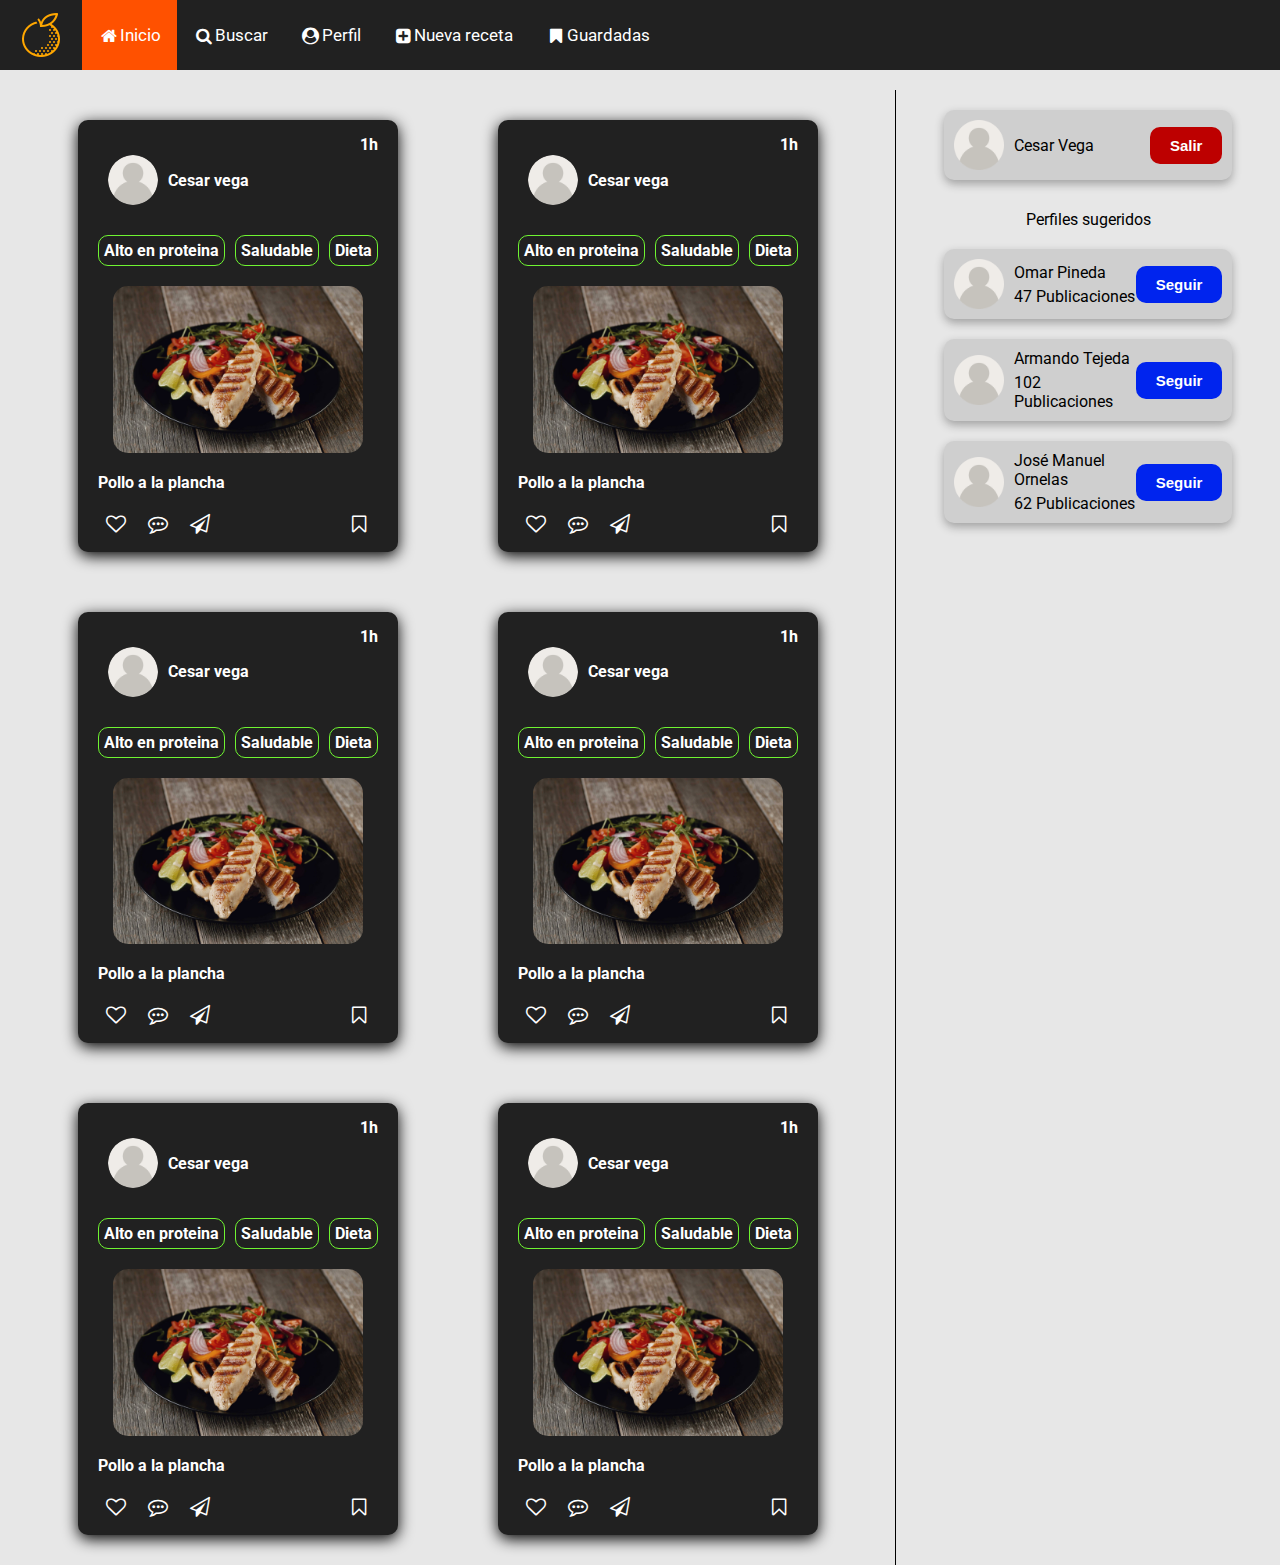
==== html/inicio.html @ 9f52681d "Pagina de inicio" ====
<!DOCTYPE html>
<html lang="en">

<head>
    <meta charset="UTF-8">
    <meta name="viewport" content="width=device-width, initial-scale=1.0">
    <link rel="stylesheet" href="/css/iniciocss.css">
    <link rel="icon" type="image/png" href="/imagenes/icon.png">
    <link rel="stylesheet" href="https://cdnjs.cloudflare.com/ajax/libs/font-awesome/4.7.0/css/font-awesome.min.css">
    <link rel="preconnect" href="https://fonts.googleapis.com">
    <link rel="preconnect" href="https://fonts.gstatic.com" crossorigin>
    <link
        href="https://fonts.googleapis.com/css2?family=Roboto:ital,wght@0,100;0,300;0,400;0,500;0,700;0,900;1,100;1,300;1,400;1,500;1,700;1,900&display=swap"
        rel="stylesheet">
    <title>Nutricraft Eats</title>
</head>

<body>

    <div class="nav" id="NavBar">
        <a href="#" class="logo-empresa"><img src="/imagenes/icon.png" alt="icon"></a>
        <a href="#" class="active"><i class="fa fa-fw fa-home"></i>Inicio</a>
        <a href="#"><i class="fa fa-fw fa-search"></i>Buscar</a>
        <a href="#"><i class="fa fa-fw fa-user-circle"></i>Perfil</a>
        <a href="#"><i class="fa fa-fw fa-plus-square"></i>Nueva receta</a>
        <a href="#"><i class="fa fa-fw fa-bookmark"></i>Guardadas</a>
        <a href="javascript:void(0);" class="icon" onclick="myFunction()">
            <i class="fa fa-bars"></i>
        </a>
    </div>

    <div class="main">
        <div class="zona-1">

            <div class="card">
                <div class="perfil-card">
                    <div class="usuario">
                        <img src="/imagenes/user.png" alt="foto-usuario">
                        <label for="">Cesar vega</label>
                    </div>
                    <label for="" class="tiempo">1h</label>
                </div>
                <div class="etiquetas">
                    <label for="">Alto en proteina</label>
                    <label for="">Saludable</label>
                    <label for="">Dieta</label>
                </div>
                <img src="/imagenes/receta-ejemplo.jpg" alt="foto-receta">
                <label for="">Pollo a la plancha</label>
                <div class="botones">
                    <div>
                        <button class="interacciones"><i class="fa fa-fw fa-heart-o"></i></button>
                        <button class="interacciones"><i class="fa fa-fw fa-commenting-o"></i></button>
                        <button class="interacciones"><i class="fa fa-fw fa-paper-plane-o"></i></button>
                    </div>
                    <button class="interacciones"><i class="fa fa-fw fa-bookmark-o"></i></button>
                </div>
            </div>

            <div class="card">
                <div class="perfil-card">
                    <div class="usuario">
                        <img src="/imagenes/user.png" alt="foto-usuario">
                        <label for="">Cesar vega</label>
                    </div>
                    <label for="" class="tiempo">1h</label>
                </div>
                <div class="etiquetas">
                    <label for="">Alto en proteina</label>
                    <label for="">Saludable</label>
                    <label for="">Dieta</label>
                </div>
                <img src="/imagenes/receta-ejemplo.jpg" alt="foto-receta">
                <label for="">Pollo a la plancha</label>
                <div class="botones">
                    <div>
                        <button class="interacciones"><i class="fa fa-fw fa-heart-o"></i></button>
                        <button class="interacciones"><i class="fa fa-fw fa-commenting-o"></i></button>
                        <button class="interacciones"><i class="fa fa-fw fa-paper-plane-o"></i></button>
                    </div>
                    <button class="interacciones"><i class="fa fa-fw fa-bookmark-o"></i></button>
                </div>
            </div>

            <div class="card">
                <div class="perfil-card">
                    <div class="usuario">
                        <img src="/imagenes/user.png" alt="foto-usuario">
                        <label for="">Cesar vega</label>
                    </div>
                    <label for="" class="tiempo">1h</label>
                </div>
                <div class="etiquetas">
                    <label for="">Alto en proteina</label>
                    <label for="">Saludable</label>
                    <label for="">Dieta</label>
                </div>
                <img src="/imagenes/receta-ejemplo.jpg" alt="foto-receta">
                <label for="">Pollo a la plancha</label>
                <div class="botones">
                    <div>
                        <button class="interacciones"><i class="fa fa-fw fa-heart-o"></i></button>
                        <button class="interacciones"><i class="fa fa-fw fa-commenting-o"></i></button>
                        <button class="interacciones"><i class="fa fa-fw fa-paper-plane-o"></i></button>
                    </div>
                    <button class="interacciones"><i class="fa fa-fw fa-bookmark-o"></i></button>
                </div>
            </div>

            <div class="card">
                <div class="perfil-card">
                    <div class="usuario">
                        <img src="/imagenes/user.png" alt="foto-usuario">
                        <label for="">Cesar vega</label>
                    </div>
                    <label for="" class="tiempo">1h</label>
                </div>
                <div class="etiquetas">
                    <label for="">Alto en proteina</label>
                    <label for="">Saludable</label>
                    <label for="">Dieta</label>
                </div>
                <img src="/imagenes/receta-ejemplo.jpg" alt="foto-receta">
                <label for="">Pollo a la plancha</label>
                <div class="botones">
                    <div>
                        <button class="interacciones"><i class="fa fa-fw fa-heart-o"></i></button>
                        <button class="interacciones"><i class="fa fa-fw fa-commenting-o"></i></button>
                        <button class="interacciones"><i class="fa fa-fw fa-paper-plane-o"></i></button>
                    </div>
                    <button class="interacciones"><i class="fa fa-fw fa-bookmark-o"></i></button>
                </div>
            </div>

            <div class="card">
                <div class="perfil-card">
                    <div class="usuario">
                        <img src="/imagenes/user.png" alt="foto-usuario">
                        <label for="">Cesar vega</label>
                    </div>
                    <label for="" class="tiempo">1h</label>
                </div>
                <div class="etiquetas">
                    <label for="">Alto en proteina</label>
                    <label for="">Saludable</label>
                    <label for="">Dieta</label>
                </div>
                <img src="/imagenes/receta-ejemplo.jpg" alt="foto-receta">
                <label for="">Pollo a la plancha</label>
                <div class="botones">
                    <div>
                        <button class="interacciones"><i class="fa fa-fw fa-heart-o"></i></button>
                        <button class="interacciones"><i class="fa fa-fw fa-commenting-o"></i></button>
                        <button class="interacciones"><i class="fa fa-fw fa-paper-plane-o"></i></button>
                    </div>
                    <button class="interacciones"><i class="fa fa-fw fa-bookmark-o"></i></button>
                </div>
            </div>

            <div class="card">
                <div class="perfil-card">
                    <div class="usuario">
                        <img src="/imagenes/user.png" alt="foto-usuario">
                        <label for="">Cesar vega</label>
                    </div>
                    <label for="" class="tiempo">1h</label>
                </div>
                <div class="etiquetas">
                    <label for="">Alto en proteina</label>
                    <label for="">Saludable</label>
                    <label for="">Dieta</label>
                </div>
                <img src="/imagenes/receta-ejemplo.jpg" alt="foto-receta">
                <label for="">Pollo a la plancha</label>
                <div class="botones">
                    <div>
                        <button class="interacciones"><i class="fa fa-fw fa-heart-o"></i></button>
                        <button class="interacciones"><i class="fa fa-fw fa-commenting-o"></i></button>
                        <button class="interacciones"><i class="fa fa-fw fa-paper-plane-o"></i></button>
                    </div>
                    <button class="interacciones"><i class="fa fa-fw fa-bookmark-o"></i></button>
                </div>
            </div>

        </div>
        <div class="zona-2">

            <div class="zona-usuario">
                <div class="zona-usuario-2">
                    <img src="/imagenes/user.png" alt="">
                    <label for="">Cesar Vega</label>
                </div>
                <button>Salir</button>
            </div>

            <div class="sugeridos">
                <label for="">Perfiles sugeridos</label>
                <div class="zona-usuario">
                    <div class="zona-usuario-2">
                        <img src="/imagenes/user.png" alt="">
                        <div class="zona-usuario-3">
                            <label for="">Omar Pineda</label>
                            <label for="">47 Publicaciones</label>
                        </div>
                    </div>
                    <button>Seguir</button>
                </div>
                <div class="zona-usuario">
                    <div class="zona-usuario-2">
                        <img src="/imagenes/user.png" alt="">
                        <div class="zona-usuario-3">
                            <label for="">Armando Tejeda</label>
                            <label for="">102 Publicaciones</label>
                        </div>
                    </div>
                    <button>Seguir</button>
                </div>
                <div class="zona-usuario">
                    <div class="zona-usuario-2">
                        <img src="/imagenes/user.png" alt="">
                        <div class="zona-usuario-3">
                            <label for="">José Manuel Ornelas</label>
                            <label for="">62 Publicaciones</label>
                        </div>
                    </div>
                    <button>Seguir</button>
                </div>
            </div>

        </div>

    </div>

    <script src="/js/nav-bar.js"></script>

</body>

</html>
---- css/iniciocss.css ----
body {
    font-family: "Roboto", sans-serif;
    background-color: #e7e7e7;
    margin: 0;
}

.nav {
    overflow: hidden;
    background-color: #212121;
    align-items: center;
    justify-content: center;
    width: 100%;
}

.nav img {
    width: auto;
    height: 50px;
}

.nav a.logo-empresa:hover {
    background-color: #212121;
}

.nav a {
    float: left;
    display: flex;
    color: #ffffff;
    padding: 10px 16px;
    text-decoration: none;
    font-size: 17px;
    margin: 0;
    height: 50px;
    align-items: center;
    justify-content: center;
    text-align: center;
}

.nav a:hover {
    background-color: #adadad;
    color: #333;
}

.nav a.active {
    background-color: #ff5100;
    color: #fff;
}

.nav .icon {
    display: none;
}

.main {
    display: flex;
    margin-top: 20px;
}

.zona-1 {
    display: flex;
    flex-wrap: wrap;
    width: 70%;
    height: auto;
    border-right: 1px solid black;
    justify-content: center;
    align-items: center;
}

.card {
    padding: 15px 20px;
    background-color: #212121;
    border-radius: 10px;
    display: flex;
    flex-direction: column;
    color: white;
    font-weight: bold;
    box-shadow: rgb(0, 0, 0, 1) 0px 4px 15px;
    margin-bottom: 20px;
    margin: 30px 50px;
}

.card img {
    width: 250px;
    height: auto;
    margin-inline: 10px;
    margin-top: 20px;
    margin-bottom: 20px;
    border-radius: 15px;
    align-self: center;
}

.perfil-card {
    display: flex;
    justify-content: space-between;
    margin-bottom: 10px;
}

.perfil-card img {
    border-radius: 50%;
    height: 50px;
    width: 50px;
}

.usuario {
    display: flex;
    align-items: center;
    align-items: center;
}

.etiquetas {
    display: flex;
    flex-wrap: wrap;
    gap: 10px;
}

.etiquetas label {
    border: 1px solid #6ff531;
    padding: 5px;
    border-radius: 10px;
}

.botones {
    margin-top: 20px;
    display: flex;
    justify-content: space-between;
    align-items: center;
}

.interacciones {
    background: transparent;
    border: 0;
    color: #fff;
    font-size: 20px;
}

.zona-2 {
    display: flex;
    flex-direction: column;
    width: 30%;
    height: auto;
    align-items: center;
}

.zona-usuario {
    display: flex;
    align-items: center;
    justify-content: space-between;
    width: 70%;
    margin-top: 20px;
    padding: 10px;
    background-color: #cfcfcf;
    border-radius: 10px;
    box-shadow: rgb(0, 0, 0, 0.3) 0px 4px 10px;
}

.zona-usuario img {
    height: 50px;
    width: 50px;
}

.zona-usuario-2 {
    display: flex;
    align-items: center;
    justify-content: center;
    gap: 10px;
}

.zona-usuario button {
    background-color: #bd0000;
    padding: 10px 20px;
    border: 0;
    border-radius: 10px;
    color: white;
    font-weight: bold;
    font-size: 15px;
}

.zona-usuario button:hover{
    filter: brightness(110%);
    scale: 1.05;
}

.zona-usuario button:active{
    scale: 0.9;
    filter: brightness(90%);
}

.sugeridos {
    margin-top: 30px;
    width: 100%;
    display: flex;
    flex-direction: column;
    justify-content: center;
    align-items: center;
}

.sugeridos button {
    background-color: #0024ee;
}

.zona-usuario-3 {
    display: flex;
    flex-direction: column;
    gap: 5px;
}


@media screen and (max-width: 620px) {
    .nav a:not(:first-child) {
        display: none;
    }

    .nav a.icon {
        float: right;
        display: block;
    }

    .nav.responsive {
        position: relative;
    }

    .nav.responsive .icon {
        position: absolute;
        right: 0;
        top: 0;
    }

    .nav.responsive a {
        float: none;
        display: block;
        text-align: left;
    }

    .main {
        flex-direction: column;
    }

    .zona-1 {
        width: 100%;
        border: 0;
    }

    .zona-2 {
        width: 100%;
    }
}
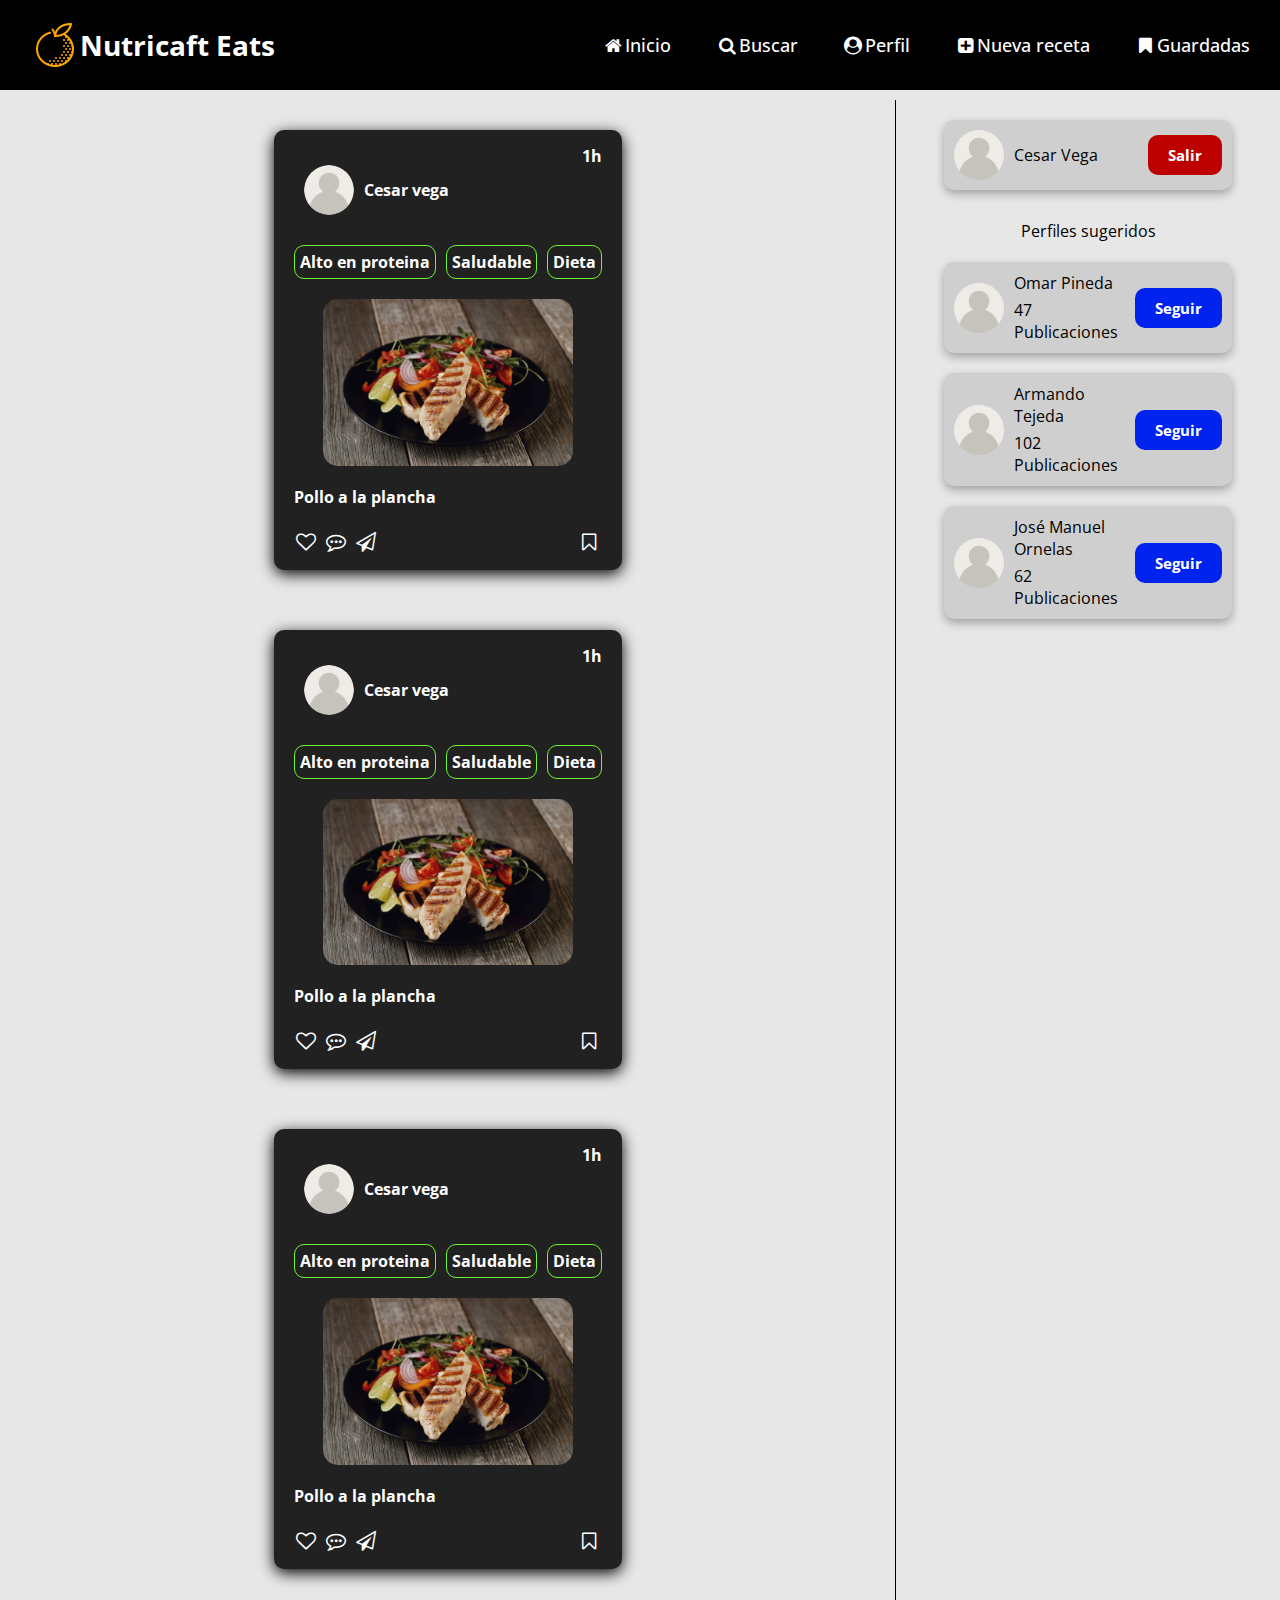
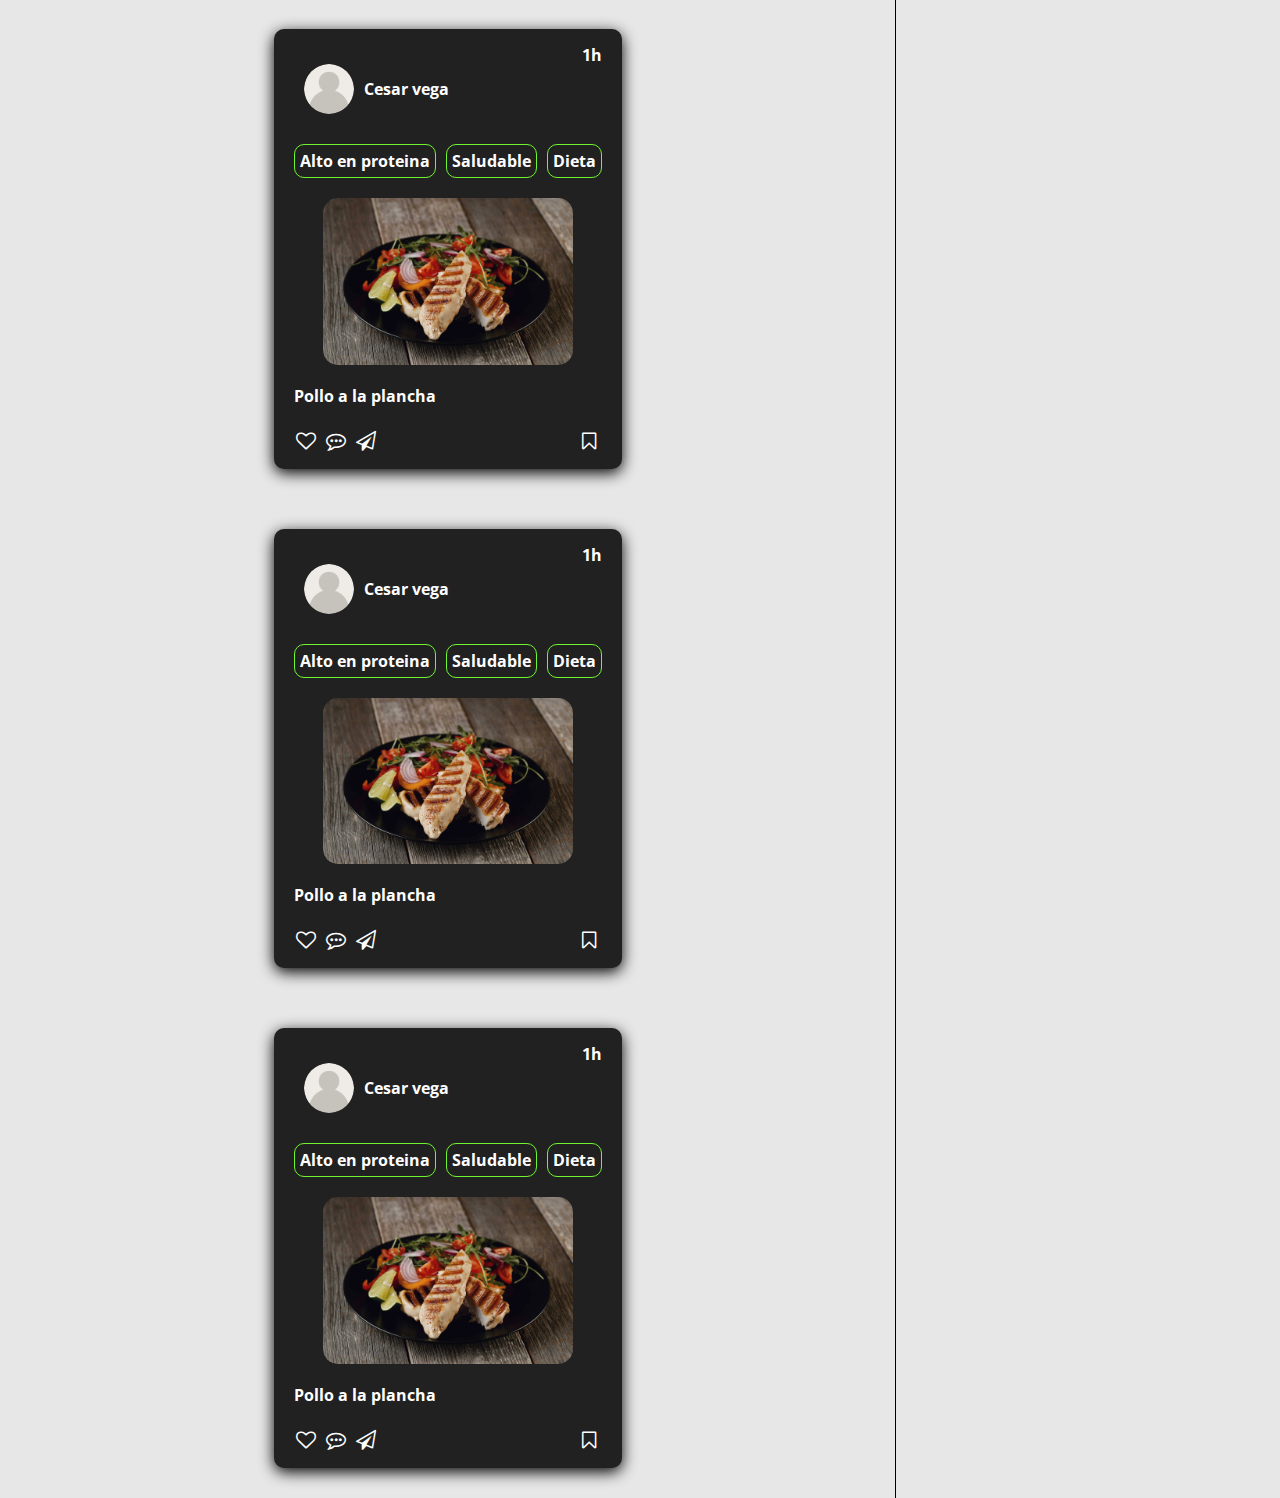
==== commit a45e128d: "Ajustes" ====
--- a/html/inicio.html
+++ b/html/inicio.html
@@ -5,6 +5,7 @@
     <meta charset="UTF-8">
     <meta name="viewport" content="width=device-width, initial-scale=1.0">
     <link rel="stylesheet" href="/css/iniciocss.css">
+    <link rel="stylesheet" href="/css/navbar.css">
     <link rel="icon" type="image/png" href="/imagenes/icon.png">
     <link rel="stylesheet" href="https://cdnjs.cloudflare.com/ajax/libs/font-awesome/4.7.0/css/font-awesome.min.css">
     <link rel="preconnect" href="https://fonts.googleapis.com">
@@ -17,19 +18,25 @@
 
 <body>
 
-    <div class="nav" id="NavBar">
-        <a href="#" class="logo-empresa"><img src="/imagenes/icon.png" alt="icon"></a>
-        <a href="#" class="active"><i class="fa fa-fw fa-home"></i>Inicio</a>
-        <a href="#"><i class="fa fa-fw fa-search"></i>Buscar</a>
-        <a href="#"><i class="fa fa-fw fa-user-circle"></i>Perfil</a>
-        <a href="#"><i class="fa fa-fw fa-plus-square"></i>Nueva receta</a>
-        <a href="#"><i class="fa fa-fw fa-bookmark"></i>Guardadas</a>
-        <a href="javascript:void(0);" class="icon" onclick="myFunction()">
-            <i class="fa fa-bars"></i>
+    <header class="header">
+        <a href="" class="logo">
+            <img src="/imagenes/icon.png" alt="icon-logo">
+            <label for="">Nutricaft Eats</label>
+            <div class="div-menu">
+                <button id="btn-menu"><i class="fa fa-sort-desc" aria-hidden="true"></i></button>
+            </div>
         </a>
-    </div>
+        <nav class="navbar" id="menu-desplegable">
+            <a href="inicio.html"><i class="fa fa-fw fa-home"></i>Inicio</a>
+            <a href=""><i class="fa fa-fw fa-search"></i>Buscar</a>
+            <a href="perfil-usuario.html"><i class="fa fa-fw fa-user-circle"></i>Perfil</a>
+            <a href="nueva-receta.html"><i class="fa fa-fw fa-plus-square"></i>Nueva receta</a>
+            <a href="recetas-guardadas.html"><i class="fa fa-fw fa-bookmark"></i>Guardadas</a>
+        </nav>
+    </header>
 
     <div class="main">
+        
         <div class="zona-1">
 
             <div class="card">
--- a/css/iniciocss.css
+++ b/css/iniciocss.css
@@ -1,62 +1,19 @@
+@import url('https://fonts.googleapis.com/css2?family=Open+Sans:ital,wght@0,300..800;1,300..800&family=Rubik:ital,wght@0,300..900;1,300..900&display=swap');
+
 body {
-    font-family: "Roboto", sans-serif;
+    font-family: "Open Sans", sans-serif;
     background-color: #e7e7e7;
     margin: 0;
 }
 
-.nav {
-    overflow: hidden;
-    background-color: #212121;
-    align-items: center;
-    justify-content: center;
-    width: 100%;
-}
-
-.nav img {
-    width: auto;
-    height: 50px;
-}
-
-.nav a.logo-empresa:hover {
-    background-color: #212121;
-}
-
-.nav a {
-    float: left;
-    display: flex;
-    color: #ffffff;
-    padding: 10px 16px;
-    text-decoration: none;
-    font-size: 17px;
-    margin: 0;
-    height: 50px;
-    align-items: center;
-    justify-content: center;
-    text-align: center;
-}
-
-.nav a:hover {
-    background-color: #adadad;
-    color: #333;
-}
-
-.nav a.active {
-    background-color: #ff5100;
-    color: #fff;
-}
-
-.nav .icon {
-    display: none;
-}
-
 .main {
     display: flex;
-    margin-top: 20px;
+    margin-top: 100px;
 }
 
 .zona-1 {
     display: flex;
-    flex-wrap: wrap;
+    flex-direction: column;
     width: 70%;
     height: auto;
     border-right: 1px solid black;
@@ -173,12 +130,12 @@
     font-size: 15px;
 }
 
-.zona-usuario button:hover{
+.zona-usuario button:hover {
     filter: brightness(110%);
     scale: 1.05;
 }
 
-.zona-usuario button:active{
+.zona-usuario button:active {
     scale: 0.9;
     filter: brightness(90%);
 }
@@ -204,31 +161,6 @@
 
 
 @media screen and (max-width: 620px) {
-    .nav a:not(:first-child) {
-        display: none;
-    }
-
-    .nav a.icon {
-        float: right;
-        display: block;
-    }
-
-    .nav.responsive {
-        position: relative;
-    }
-
-    .nav.responsive .icon {
-        position: absolute;
-        right: 0;
-        top: 0;
-    }
-
-    .nav.responsive a {
-        float: none;
-        display: block;
-        text-align: left;
-    }
-
     .main {
         flex-direction: column;
     }
--- a/css/navbar.css
+++ b/css/navbar.css
@@ -0,0 +1,91 @@
+@import url('https://fonts.googleapis.com/css2?family=Open+Sans:ital,wght@0,300..800;1,300..800&family=Rubik:ital,wght@0,300..900;1,300..900&display=swap');
+
+* {
+    margin: 0;
+    padding: 0;
+    font-family: "Open Sans", sans-serif;
+}
+
+body {
+    min-height: 100vh;
+}
+
+.header {
+    position: fixed;
+    width: 100%;
+    top: 0;
+    left: 0;
+    display: flex;
+    padding: 20px 0px;
+    background: black;
+    align-items: center;
+    justify-content: space-between;
+    color: #fff;
+    z-index: 100;
+}
+
+.logo {
+    margin-left: 30px;
+    display: flex;
+    align-items: center;
+    font-size: 28px;
+    text-decoration: none;
+    font-weight: 700;
+    color: #fff;
+}
+
+.div-menu button {
+    margin-left: 30px;
+    background: none;
+    color: #fff;
+    border: 0;
+    font-size: 30px;
+    align-items: center;
+    display: none;
+}
+
+.navbar {
+    flex-wrap: wrap;
+    margin-right: 30px;
+}
+
+.navbar a {
+    position: relative;
+    font-size: 18px;
+    color: #fff;
+    text-decoration: none;
+    font-weight: 500;
+    margin-left: 40px;
+}
+
+.navbar a::before {
+    content: '';
+    position: absolute;
+    top: 100%;
+    left: 0;
+    width: 0;
+    height: 2px;
+    background: #fff;
+    transition: .3s;
+}
+
+.navbar a:hover::before {
+    width: 100%;
+}
+
+@media screen and (max-width: 768px) {
+    .header {
+        flex-direction: column;
+    }
+
+    .navbar {
+        margin-top: 20px;
+        display: flex;
+        flex-direction: column;
+        gap: 30px;
+    }
+
+    .div-menu button {
+        display: block;
+    }
+}